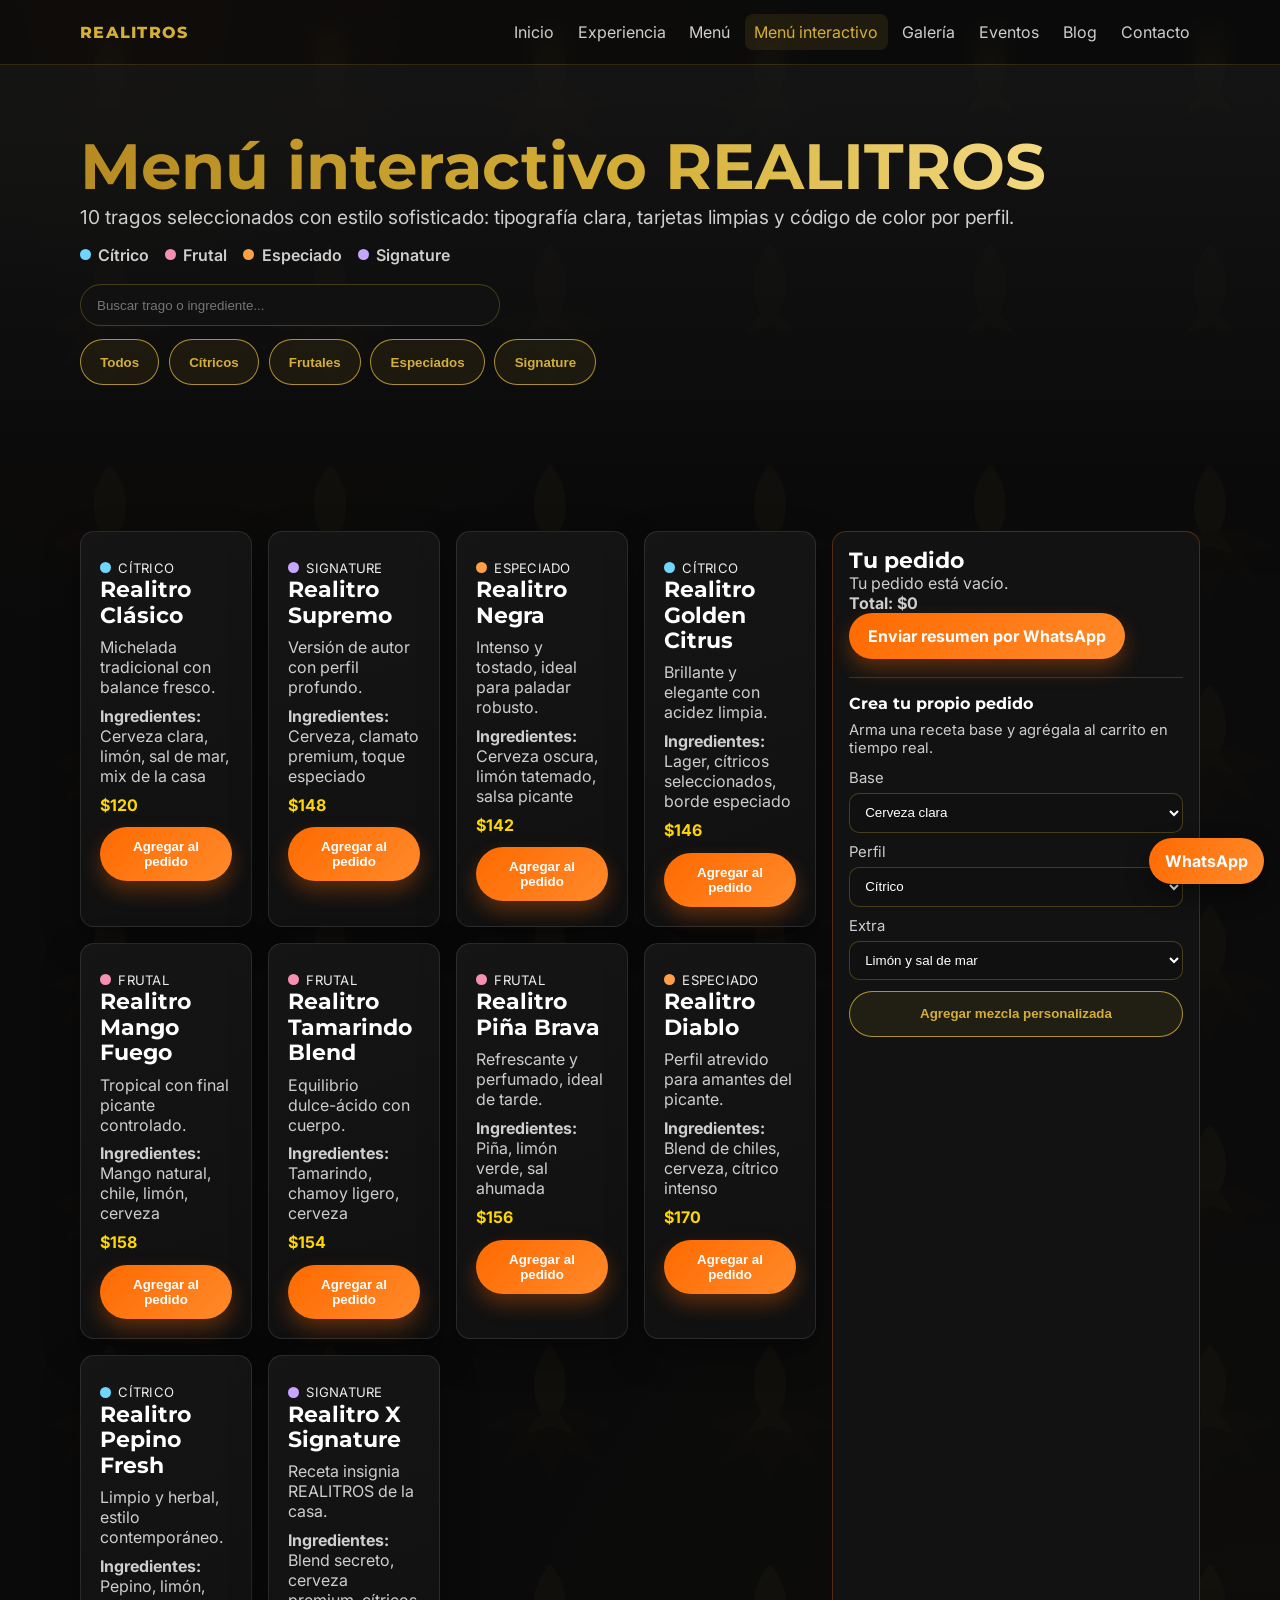
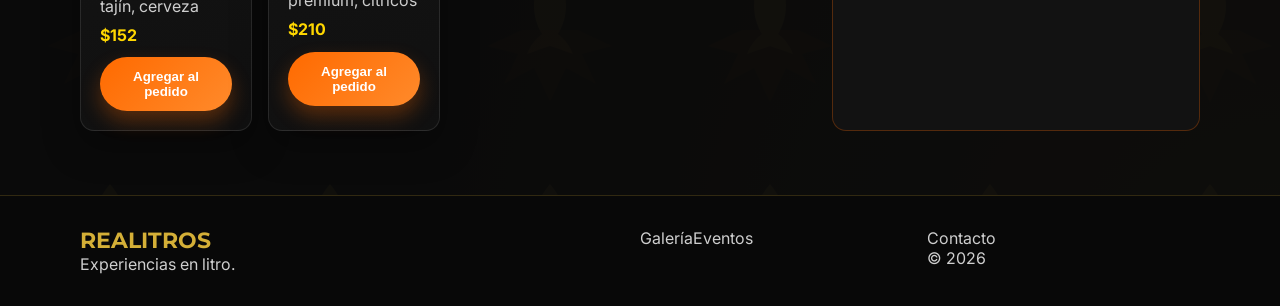
==== menu-interactivo.html @ bb2c3aef "Agrega menú interactivo en página separada sin reemplazar menú original" ====
<!DOCTYPE html>
<html lang="es"><head><meta charset="UTF-8" /><meta name="viewport" content="width=device-width, initial-scale=1.0" /><title>Menú Interactivo | REALITROS</title><meta name="description" content="Menú interactivo REALITROS con 10 tragos, código de color y creación de pedido personalizado." /><meta property="og:title" content="Menú Interactivo REALITROS" /><link rel="stylesheet" href="styles.css" /></head>
<body>
<header class="topbar"><div class="container nav-row"><a class="brand" href="index.html">REALITROS</a><button class="nav-toggle" aria-expanded="false" aria-controls="site-nav">☰</button><nav id="site-nav" class="site-nav"><a href="index.html">Inicio</a><a href="experiencia.html">Experiencia</a><a href="menu.html">Menú</a><a class="active" href="menu-interactivo.html">Menú interactivo</a><a href="galeria.html">Galería</a><a href="eventos.html">Eventos</a><a href="blog.html">Blog</a><a href="contacto.html">Contacto</a></nav></div></header>
<main class="menu-interactivo">
<section class="section section-dark"><div class="container reveal visible"><h1 class="gradient-title">Menú interactivo REALITROS</h1><p class="lead">10 tragos seleccionados con estilo sofisticado: tipografía clara, tarjetas limpias y código de color por perfil.</p><div class="color-legend"><span><i class="dot dot-citrico"></i>Cítrico</span><span><i class="dot dot-frutal"></i>Frutal</span><span><i class="dot dot-especiado"></i>Especiado</span><span><i class="dot dot-signature"></i>Signature</span></div><input id="buscarBebida" class="search" placeholder="Buscar trago o ingrediente..." /><div class="filters"><button class="btn btn-outline active" data-filter="all">Todos</button><button class="btn btn-outline" data-filter="citrico">Cítricos</button><button class="btn btn-outline" data-filter="frutal">Frutales</button><button class="btn btn-outline" data-filter="especiado">Especiados</button><button class="btn btn-outline" data-filter="signature">Signature</button></div></div></section>
<section class="section section-soft"><div class="container menu-layout"><div id="menuGrid" class="grid-4"></div><aside class="cart"><h3>Tu pedido</h3><div id="cartItems"></div><p><strong>Total: <span id="cartTotal">$0</span></strong></p><a id="sendOrder" class="btn btn-primary" target="_blank" rel="noopener" href="https://wa.me/525657038871">Enviar resumen por WhatsApp</a>
<hr class="menu-divider" />
<h4>Crea tu propio pedido</h4><p class="builder-copy">Arma una receta base y agrégala al carrito en tiempo real.</p><form id="customBuilder" class="builder-form"><label>Base<select id="customBase" required><option value="Cerveza clara">Cerveza clara</option><option value="Cerveza oscura">Cerveza oscura</option><option value="Sin alcohol">Sin alcohol</option></select></label><label>Perfil<select id="customPerfil" required><option value="Cítrico">Cítrico</option><option value="Frutal">Frutal</option><option value="Especiado">Especiado</option></select></label><label>Extra<select id="customExtra" required><option value="Limón y sal de mar">Limón y sal de mar</option><option value="Chamoy y tajín">Chamoy y tajín</option><option value="Pepino y menta">Pepino y menta</option><option value="Mango y chile">Mango y chile</option></select></label><button class="btn btn-outline" type="submit">Agregar mezcla personalizada</button></form></aside></div></section>
</main>
<footer class="footer"><div class="container footer-grid"><div><h3>REALITROS</h3><p>Experiencias en litro.</p></div><div><a href="galeria.html">Galería</a><a href="eventos.html">Eventos</a></div><div><a href="contacto.html">Contacto</a><p>© <span data-year></span></p></div></div></footer>
<a class="whatsapp-float" href="https://wa.me/525657038871" target="_blank" rel="noopener">WhatsApp</a>
<script src="script.js" defer></script><script src="menu-interactivo.js" defer></script>
</body></html>
---- styles.css ----
@import url('https://fonts.googleapis.com/css2?family=Inter:wght@400;500;600;700&family=Montserrat:wght@500;700;800&display=swap');

:root {
  --gold: #d4af37;
  --gold-bright: #ffd700;
  --orange: #ff6a00;
  --black: #0b0b0b;
  --panel: #151515;
  --panel-2: #1d1d1d;
  --text: #ffffff;
  --muted: #cecece;
  --radius: 14px;
  --shadow: 0 14px 36px rgba(0, 0, 0, 0.35);
}

* { box-sizing: border-box; margin: 0; padding: 0; }
html { scroll-behavior: smooth; }
body {
  font-family: 'Inter', system-ui, sans-serif;
  color: var(--text);
  background:
    radial-gradient(circle at 10% 0%, rgba(255, 106, 0, 0.12), transparent 35%),
    radial-gradient(circle at 100% 100%, rgba(212, 175, 55, 0.12), transparent 40%),
    url('angel-pattern.svg'),
    var(--black);
  background-size: auto, auto, 220px, auto;
  min-height: 100vh;
}

body::before {
  content: '';
  position: fixed;
  inset: 0;
  pointer-events: none;
  background: url('https://grainy-gradients.vercel.app/noise.svg');
  opacity: 0.07;
  z-index: 0;
}

main, header, footer, .whatsapp-float, .lightbox { position: relative; z-index: 1; }
a { color: inherit; }
img { max-width: 100%; display: block; }

.container { width: min(1120px, 92%); margin: 0 auto; }
.section { padding: 4rem 0; }

h1, h2, h3, h4 { font-family: 'Montserrat', sans-serif; line-height: 1.18; }
h1 { font-size: clamp(2rem, 6vw, 4rem); }
h2 { font-size: clamp(1.7rem, 4vw, 2.5rem); margin-bottom: 1rem; }
h3 { font-size: clamp(1.1rem, 2.8vw, 1.35rem); }
p { color: var(--muted); }
.lead { font-size: clamp(1rem, 2.4vw, 1.2rem); }

.topbar {
  position: sticky;
  top: 0;
  z-index: 20;
  background: rgba(11, 11, 11, 0.84);
  border-bottom: 1px solid rgba(212, 175, 55, 0.18);
  backdrop-filter: blur(10px);
}
.nav-row { min-height: 64px; display: flex; justify-content: space-between; align-items: center; gap: 1rem; }
.brand { text-decoration: none; font-family: 'Montserrat', sans-serif; font-weight: 800; letter-spacing: .08em; color: var(--gold); }
.nav-toggle {
  width: 44px; height: 44px; border-radius: 10px; border: 1px solid rgba(255, 106, 0, .4);
  background: rgba(255, 106, 0, .13); color: var(--text); font-size: 1.2rem;
}
.site-nav {
  position: absolute; left: 0; right: 0; top: 64px; background: rgba(11, 11, 11, .97);
  display: grid; gap: .3rem; padding: .8rem 4%; transform: scaleY(0); transform-origin: top;
  opacity: 0; pointer-events: none; transition: .25s ease;
}
.site-nav.open { transform: scaleY(1); opacity: 1; pointer-events: auto; }
.site-nav a { text-decoration: none; color: var(--muted); padding: .5rem .6rem; border-radius: 8px; }
.site-nav a:hover, .site-nav a.active { color: var(--gold); background: rgba(212, 175, 55, .1); }

.hero {
  min-height: 88vh;
  display: grid;
  align-items: center;
  background: linear-gradient(rgba(11,11,11,.7), rgba(11,11,11,.88)), url('https://images.unsplash.com/photo-1514933651103-005eec06c04b?auto=format&fit=crop&w=1800&q=80') center/cover;
}
.hero-grid { display: grid; gap: 1.4rem; }
.logo-lockup { width: clamp(120px, 26vw, 220px); filter: drop-shadow(0 10px 22px rgba(212, 175, 55, .25)); }
.eyebrow { text-transform: uppercase; letter-spacing: .2em; color: var(--muted); font-size: .75rem; }
.gradient-title { background: linear-gradient(90deg, #b68b22, var(--gold), #ffea9d); -webkit-background-clip: text; color: transparent; }
.actions { display: flex; gap: .7rem; flex-wrap: wrap; }

.btn {
  border: none; cursor: pointer; text-decoration: none; display: inline-flex; justify-content: center; align-items: center;
  min-height: 46px; padding: .75rem 1.2rem; border-radius: 999px; font-weight: 700; transition: .25s ease;
}
.btn:active { transform: translateY(1px); }
.btn-primary { background: linear-gradient(135deg, var(--orange), #ff8a2b); color: #fff; box-shadow: 0 10px 20px rgba(255,106,0,.3); }
.btn-primary:hover { transform: translateY(-3px); }
.btn-outline { border: 1px solid rgba(212,175,55,.8); color: var(--gold); background: rgba(212,175,55,.08); }
.btn-outline:hover { background: var(--gold); color: #111; }
.btn-gold { background: rgba(212,175,55,.16); border: 1px solid rgba(212,175,55,.55); color: var(--gold); }

.grid-3, .grid-4, .cards-grid, .gallery-grid, .blog-grid, .events-grid {
  display: grid; gap: 1rem;
}
.card {
  background: linear-gradient(160deg, var(--panel), #101010);
  border: 1px solid rgba(212,175,55,.2);
  border-radius: var(--radius);
  padding: 1.2rem;
  box-shadow: var(--shadow);
  transition: .28s ease;
}
.card:hover { transform: translateY(-6px); border-color: var(--gold); }
.card p { margin-top: .55rem; }
.price { color: var(--gold-bright); font-weight: 700; }

.split { display: grid; gap: 1.1rem; }
.kpis { display: grid; gap: .8rem; }
.kpi { background: rgba(255,255,255,.03); border: 1px solid rgba(212,175,55,.2); border-radius: 12px; padding: 1rem; text-align: center; }
.kpi strong { font-family: 'Montserrat', sans-serif; color: var(--gold); font-size: 1.6rem; }

.section-dark { background: linear-gradient(180deg, rgba(21,21,21,.95), rgba(11,11,11,.95)); }
.section-soft { background: rgba(11,11,11,.85); }

.filters { display: flex; flex-wrap: wrap; gap: .6rem; margin: .8rem 0 1.1rem; }

.color-legend { display: flex; flex-wrap: wrap; gap: 1rem; margin: 1rem 0 1.2rem; }
.color-legend span { display: inline-flex; align-items: center; gap: .45rem; color: var(--muted); font-weight: 600; }
.dot { width: 11px; height: 11px; border-radius: 50%; display: inline-block; }
.dot-citrico { background: #70d6ff; }
.dot-frutal { background: #f78fb3; }
.dot-especiado { background: #ff9f43; }
.dot-signature { background: #c7a6ff; }

.menu-card { border-color: rgba(255,255,255,.1); }
.menu-tag { display: inline-flex; align-items: center; gap: .45rem; color: #ededed; font-size: .82rem; letter-spacing: .02em; text-transform: uppercase; }
.menu-card .actions { margin-top: .8rem; }

.menu-divider { border: none; border-top: 1px solid rgba(255,255,255,.15); margin: 1.1rem 0; }
.builder-copy { font-size: .92rem; margin: .45rem 0 .75rem; }
.builder-form { display: grid; gap: .65rem; }
.builder-form label { display: grid; gap: .35rem; color: var(--muted); font-size: .93rem; }
.builder-form select {
  width: 100%;
  background: #101010;
  border: 1px solid rgba(212,175,55,.28);
  color: var(--text);
  border-radius: 10px;
  padding: .65rem .7rem;
}

.search {
  width: 100%; max-width: 420px; background: #111; border: 1px solid rgba(212,175,55,.28); color: #fff;
  border-radius: 999px; padding: .8rem 1rem;
}
.menu-layout { display: grid; gap: 1rem; }
.cart {
  background: #121212; border: 1px solid rgba(255,106,0,.28); border-radius: var(--radius); padding: 1rem; position: sticky; top: 84px;
}
.cart-item { display: grid; grid-template-columns: 1fr auto; gap: .5rem; padding: .5rem 0; border-bottom: 1px dashed rgba(255,255,255,.14); }
.qty-controls { display: inline-flex; align-items: center; gap: .4rem; }
.qty-controls button { width: 28px; height: 28px; border-radius: 6px; border: 1px solid rgba(212,175,55,.4); background: #1a1a1a; color: #fff; }

.gallery-grid img { width: 100%; aspect-ratio: 4/5; object-fit: cover; border-radius: 12px; border: 1px solid rgba(212,175,55,.22); cursor: zoom-in; transition: .32s ease; }
.gallery-grid img:hover { transform: scale(1.03); }
.lightbox {
  position: fixed; inset: 0; background: rgba(0,0,0,.88); display: none; place-items: center; padding: 1rem; z-index: 50;
}
.lightbox.open { display: grid; }
.lightbox img { max-height: 86vh; border-radius: 14px; }

.map-placeholder {
  min-height: 220px;
  border: 1px dashed rgba(212,175,55,.5);
  border-radius: 12px;
  display: grid;
  place-items: center;
  background: linear-gradient(145deg, rgba(255,106,0,.1), rgba(212,175,55,.07));
  margin-top: .9rem;
}

.footer {
  border-top: 1px solid rgba(212,175,55,.2);
  background: #080808;
  padding: 2rem 0;
}
.footer-grid { display: grid; gap: .9rem; }
.footer h3 { color: var(--gold); }
.footer a { text-decoration: none; color: var(--muted); }
.footer a:hover { color: var(--gold); }

.whatsapp-float {
  position: fixed; right: 1rem; bottom: 1rem; z-index: 25;
  background: linear-gradient(120deg, var(--orange), #ff8b2d);
  color: #fff; text-decoration: none; border-radius: 999px;
  padding: .8rem 1rem; font-weight: 700; box-shadow: 0 10px 24px rgba(0,0,0,.4);
}

.reveal { opacity: 0; transform: translateY(16px); transition: .55s ease; }
.reveal.visible { opacity: 1; transform: translateY(0); }

@media (min-width: 760px) {
  .grid-3 { grid-template-columns: repeat(3, minmax(0,1fr)); }
  .grid-4 { grid-template-columns: repeat(2, minmax(0,1fr)); }
  .split { grid-template-columns: 1.1fr .9fr; align-items: center; }
  .cards-grid { grid-template-columns: repeat(3, minmax(0,1fr)); }
  .gallery-grid { grid-template-columns: repeat(2, minmax(0,1fr)); }
  .events-grid, .blog-grid { grid-template-columns: repeat(2, minmax(0,1fr)); }
  .footer-grid { grid-template-columns: 2fr 1fr 1fr; }
}

@media (min-width: 980px) {
  .nav-toggle { display: none; }
  .site-nav {
    position: static; transform: none; opacity: 1; pointer-events: auto; padding: 0; background: transparent; display: flex;
  }
  .hero-grid { grid-template-columns: 1fr .9fr; align-items: center; }
  .grid-4 { grid-template-columns: repeat(4, minmax(0,1fr)); }
  .gallery-grid { grid-template-columns: repeat(4, minmax(0,1fr)); }
  .menu-layout { grid-template-columns: 2fr 1fr; }
}
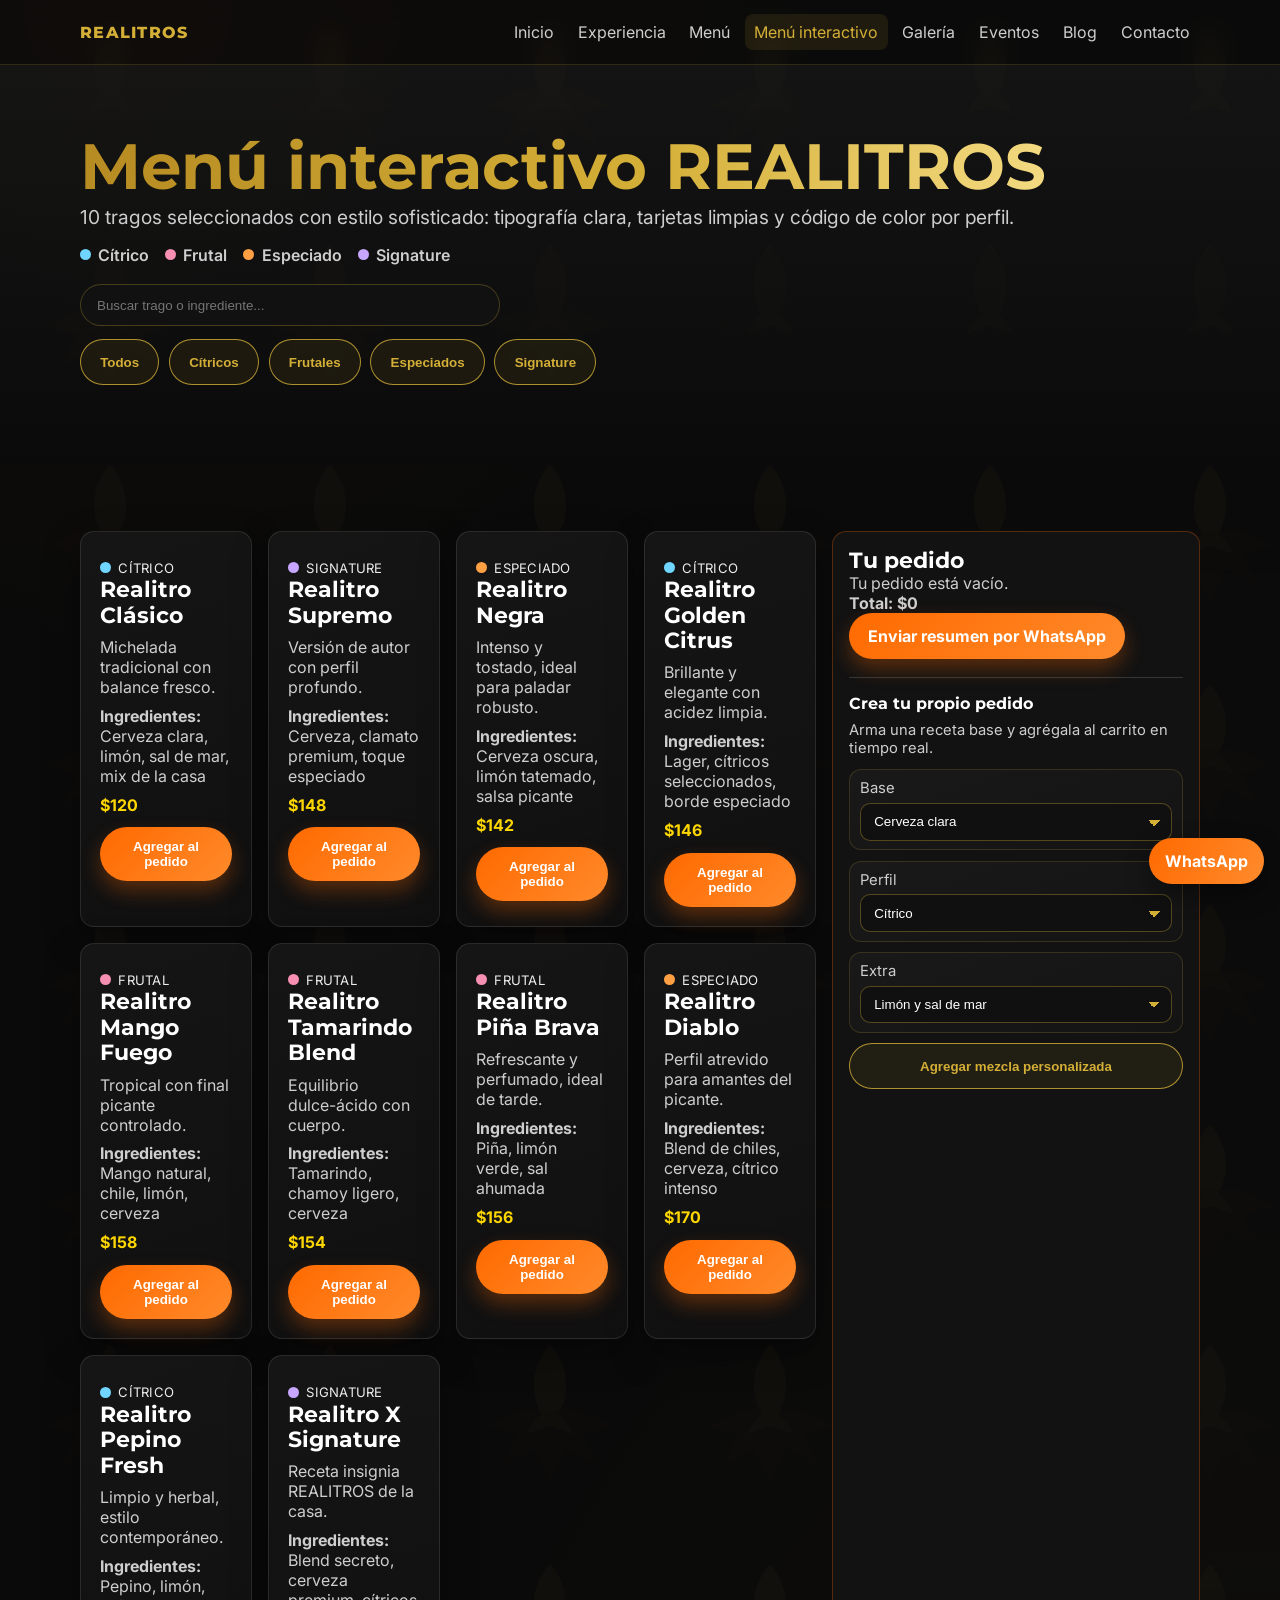
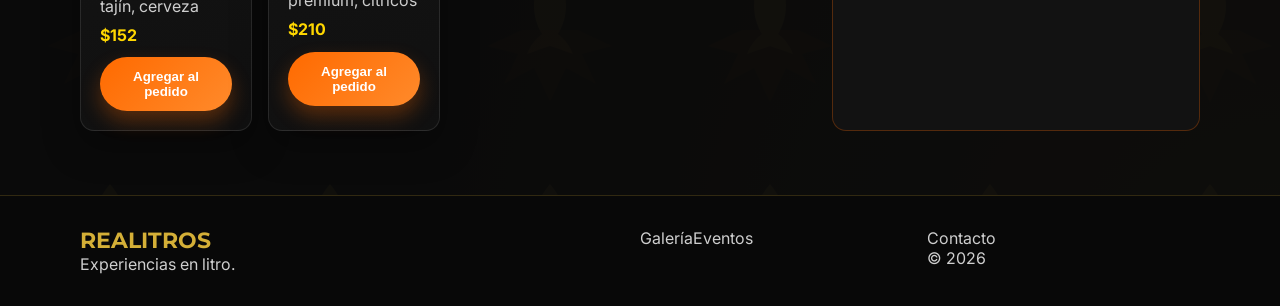
==== commit 93794529: "Corrige estilo de campos Base/Perfil/Extra en menú interactivo" ====
--- a/menu-interactivo.html
+++ b/menu-interactivo.html
@@ -6,7 +6,7 @@
 <section class="section section-dark"><div class="container reveal visible"><h1 class="gradient-title">Menú interactivo REALITROS</h1><p class="lead">10 tragos seleccionados con estilo sofisticado: tipografía clara, tarjetas limpias y código de color por perfil.</p><div class="color-legend"><span><i class="dot dot-citrico"></i>Cítrico</span><span><i class="dot dot-frutal"></i>Frutal</span><span><i class="dot dot-especiado"></i>Especiado</span><span><i class="dot dot-signature"></i>Signature</span></div><input id="buscarBebida" class="search" placeholder="Buscar trago o ingrediente..." /><div class="filters"><button class="btn btn-outline active" data-filter="all">Todos</button><button class="btn btn-outline" data-filter="citrico">Cítricos</button><button class="btn btn-outline" data-filter="frutal">Frutales</button><button class="btn btn-outline" data-filter="especiado">Especiados</button><button class="btn btn-outline" data-filter="signature">Signature</button></div></div></section>
 <section class="section section-soft"><div class="container menu-layout"><div id="menuGrid" class="grid-4"></div><aside class="cart"><h3>Tu pedido</h3><div id="cartItems"></div><p><strong>Total: <span id="cartTotal">$0</span></strong></p><a id="sendOrder" class="btn btn-primary" target="_blank" rel="noopener" href="https://wa.me/525657038871">Enviar resumen por WhatsApp</a>
 <hr class="menu-divider" />
-<h4>Crea tu propio pedido</h4><p class="builder-copy">Arma una receta base y agrégala al carrito en tiempo real.</p><form id="customBuilder" class="builder-form"><label>Base<select id="customBase" required><option value="Cerveza clara">Cerveza clara</option><option value="Cerveza oscura">Cerveza oscura</option><option value="Sin alcohol">Sin alcohol</option></select></label><label>Perfil<select id="customPerfil" required><option value="Cítrico">Cítrico</option><option value="Frutal">Frutal</option><option value="Especiado">Especiado</option></select></label><label>Extra<select id="customExtra" required><option value="Limón y sal de mar">Limón y sal de mar</option><option value="Chamoy y tajín">Chamoy y tajín</option><option value="Pepino y menta">Pepino y menta</option><option value="Mango y chile">Mango y chile</option></select></label><button class="btn btn-outline" type="submit">Agregar mezcla personalizada</button></form></aside></div></section>
+<h4>Crea tu propio pedido</h4><p class="builder-copy">Arma una receta base y agrégala al carrito en tiempo real.</p><form id="customBuilder" class="builder-form"><label class="builder-field">Base<select id="customBase" required><option value="Cerveza clara">Cerveza clara</option><option value="Cerveza oscura">Cerveza oscura</option><option value="Sin alcohol">Sin alcohol</option></select></label><label class="builder-field">Perfil<select id="customPerfil" required><option value="Cítrico">Cítrico</option><option value="Frutal">Frutal</option><option value="Especiado">Especiado</option></select></label><label class="builder-field">Extra<select id="customExtra" required><option value="Limón y sal de mar">Limón y sal de mar</option><option value="Chamoy y tajín">Chamoy y tajín</option><option value="Pepino y menta">Pepino y menta</option><option value="Mango y chile">Mango y chile</option></select></label><button class="btn btn-outline" type="submit">Agregar mezcla personalizada</button></form></aside></div></section>
 </main>
 <footer class="footer"><div class="container footer-grid"><div><h3>REALITROS</h3><p>Experiencias en litro.</p></div><div><a href="galeria.html">Galería</a><a href="eventos.html">Eventos</a></div><div><a href="contacto.html">Contacto</a><p>© <span data-year></span></p></div></div></footer>
 <a class="whatsapp-float" href="https://wa.me/525657038871" target="_blank" rel="noopener">WhatsApp</a>
--- a/styles.css
+++ b/styles.css
@@ -138,14 +138,33 @@
 .builder-copy { font-size: .92rem; margin: .45rem 0 .75rem; }
 .builder-form { display: grid; gap: .65rem; }
 .builder-form label { display: grid; gap: .35rem; color: var(--muted); font-size: .93rem; }
+.builder-field {
+  padding: .55rem .6rem;
+  border: 1px solid rgba(212,175,55,.18);
+  border-radius: 12px;
+  background: linear-gradient(160deg, rgba(255,255,255,.03), rgba(255,255,255,.01));
+}
 .builder-form select {
   width: 100%;
-  background: #101010;
-  border: 1px solid rgba(212,175,55,.28);
+  background-color: #101010;
+  border: 1px solid rgba(212,175,55,.35);
   color: var(--text);
   border-radius: 10px;
-  padding: .65rem .7rem;
-}
+  padding: .65rem .85rem;
+  appearance: none;
+  -webkit-appearance: none;
+  -moz-appearance: none;
+  background-image: linear-gradient(45deg, transparent 50%, var(--gold) 50%), linear-gradient(135deg, var(--gold) 50%, transparent 50%);
+  background-position: calc(100% - 17px) calc(50% + 1px), calc(100% - 11px) calc(50% + 1px);
+  background-size: 6px 6px, 6px 6px;
+  background-repeat: no-repeat;
+}
+.builder-form select:focus {
+  outline: none;
+  border-color: var(--gold);
+  box-shadow: 0 0 0 3px rgba(212,175,55,.16);
+}
+.builder-form option { background: #111; color: #fff; }
 
 .search {
   width: 100%; max-width: 420px; background: #111; border: 1px solid rgba(212,175,55,.28); color: #fff;
